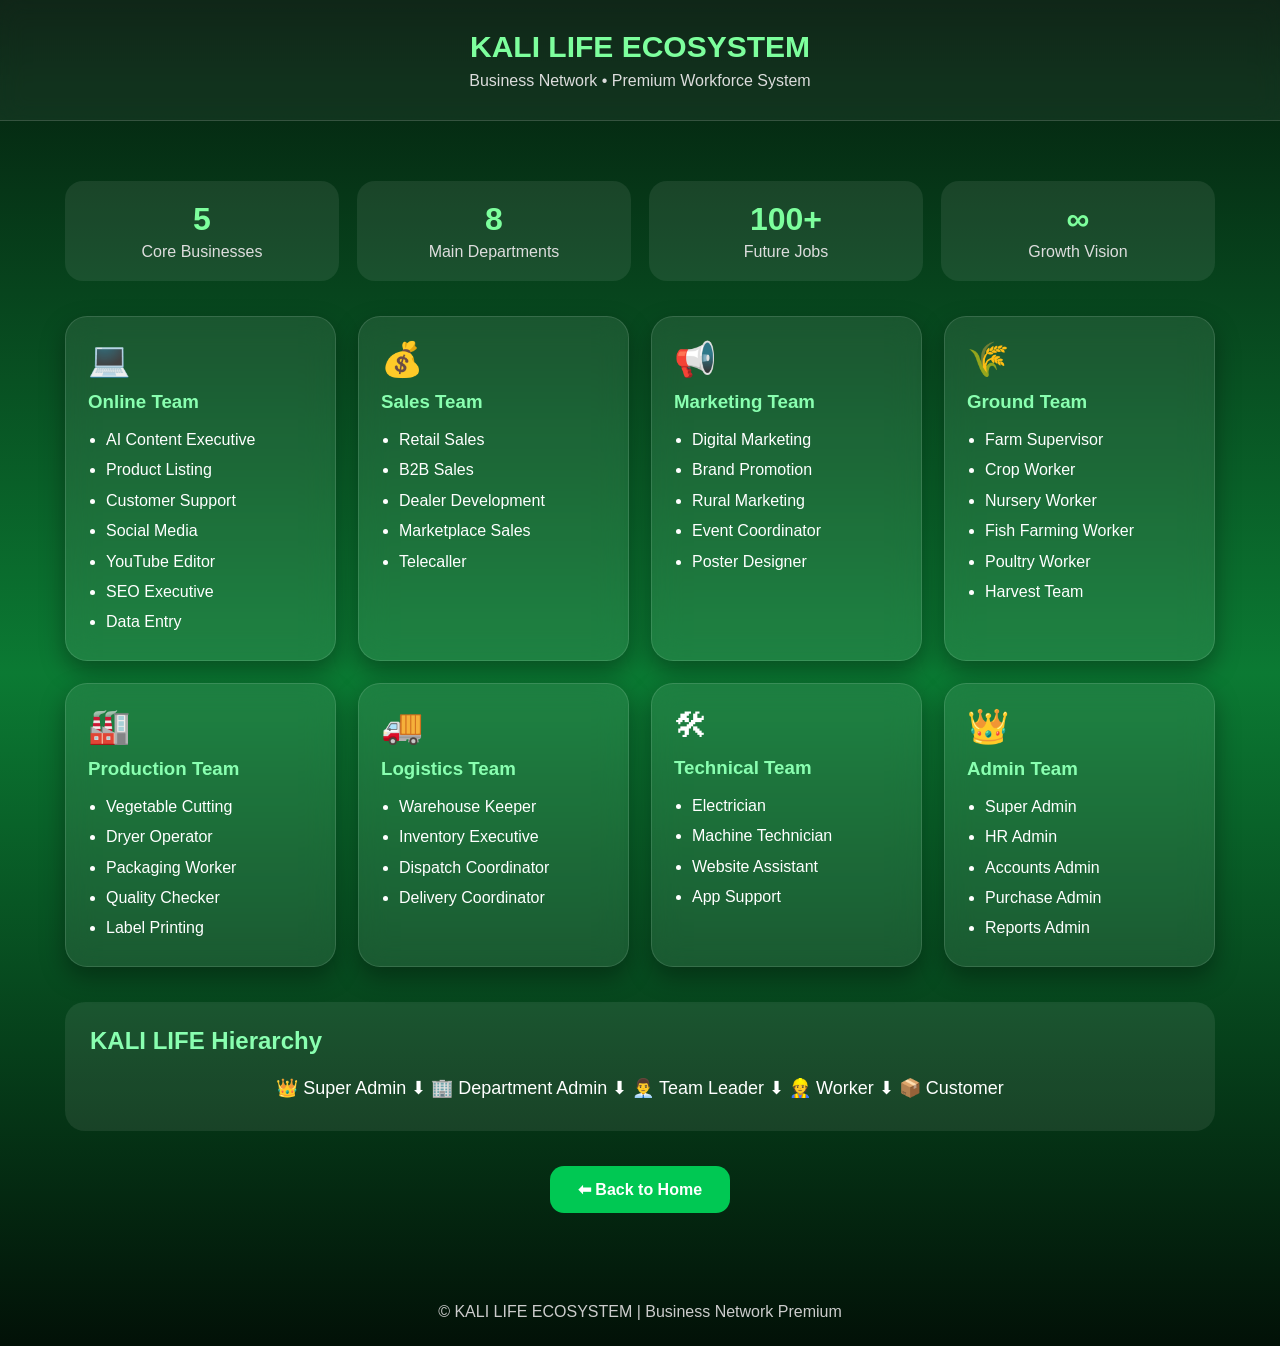
==== business-network.html @ 549036fd "Add KALI LIFE Business Network Premium page with workforce system, department hierarchy, and respons" ====
<!DOCTYPE html>
<html lang="bn">
<head>
<meta charset="UTF-8">
<meta name="viewport" content="width=device-width, initial-scale=1.0">

<title>KALI LIFE ECOSYSTEM | Business Network</title>

<style>
*{
margin:0;
padding:0;
box-sizing:border-box;
}

body{
font-family:Arial,sans-serif;
background:linear-gradient(180deg,#041b0c,#0b7a33,#021107);
color:white;
}

header{
padding:30px 20px;
text-align:center;
background:rgba(255,255,255,.05);
backdrop-filter:blur(12px);
border-bottom:1px solid rgba(255,255,255,.15);
}

header h1{
font-size:30px;
color:#7dff9d;
}

header p{
margin-top:8px;
color:#ddd;
}

.container{
max-width:1200px;
margin:auto;
padding:25px;
}

.grid{
display:grid;
grid-template-columns:repeat(auto-fit,minmax(260px,1fr));
gap:22px;
}

.card{
background:rgba(255,255,255,.08);
border:1px solid rgba(255,255,255,.12);
border-radius:22px;
padding:22px;
backdrop-filter:blur(14px);
transition:.3s;
box-shadow:0 10px 25px rgba(0,0,0,.35);
}

.card:hover{
transform:translateY(-6px);
box-shadow:0 18px 35px rgba(0,255,120,.25);
}

.icon{
font-size:34px;
margin-bottom:12px;
}

.card h3{
color:#89ffb0;
margin-bottom:12px;
}

.card ul{
padding-left:18px;
line-height:1.9;
}

.stats{
display:grid;
grid-template-columns:repeat(auto-fit,minmax(150px,1fr));
gap:18px;
margin:35px 0;
}

.stat{
background:rgba(255,255,255,.08);
padding:20px;
border-radius:18px;
text-align:center;
}

.stat h2{
font-size:32px;
color:#7dff9d;
}

.stat p{
color:#ddd;
margin-top:5px;
}

.structure{
margin-top:35px;
background:rgba(255,255,255,.08);
padding:25px;
border-radius:20px;
}

.structure h2{
color:#89ffb0;
margin-bottom:15px;
}

.flow{
line-height:2;
font-size:18px;
text-align:center;
}

.btn{
display:inline-block;
margin-top:35px;
padding:14px 28px;
background:#00c853;
color:white;
text-decoration:none;
border-radius:14px;
font-weight:bold;
}

footer{
margin-top:40px;
padding:25px;
text-align:center;
color:#ccc;
}
</style>

</head>

<body>

<header>

<h1>KALI LIFE ECOSYSTEM</h1>

<p>Business Network • Premium Workforce System</p>

</header>

<div class="container">

<div class="stats">

<div class="stat">
<h2>5</h2>
<p>Core Businesses</p>
</div>

<div class="stat">
<h2>8</h2>
<p>Main Departments</p>
</div>

<div class="stat">
<h2>100+</h2>
<p>Future Jobs</p>
</div>

<div class="stat">
<h2>∞</h2>
<p>Growth Vision</p>
</div>

</div>

<div class="grid">

<div class="card">
<div class="icon">💻</div>
<h3>Online Team</h3>
<ul>
<li>AI Content Executive</li>
<li>Product Listing</li>
<li>Customer Support</li>
<li>Social Media</li>
<li>YouTube Editor</li>
<li>SEO Executive</li>
<li>Data Entry</li>
</ul>
</div>

<div class="card">
<div class="icon">💰</div>
<h3>Sales Team</h3>
<ul>
<li>Retail Sales</li>
<li>B2B Sales</li>
<li>Dealer Development</li>
<li>Marketplace Sales</li>
<li>Telecaller</li>
</ul>
</div>

<div class="card">
<div class="icon">📢</div>
<h3>Marketing Team</h3>
<ul>
<li>Digital Marketing</li>
<li>Brand Promotion</li>
<li>Rural Marketing</li>
<li>Event Coordinator</li>
<li>Poster Designer</li>
</ul>
</div>

<div class="card">
<div class="icon">🌾</div>
<h3>Ground Team</h3>
<ul>
<li>Farm Supervisor</li>
<li>Crop Worker</li>
<li>Nursery Worker</li>
<li>Fish Farming Worker</li>
<li>Poultry Worker</li>
<li>Harvest Team</li>
</ul>
</div>

<div class="card">
<div class="icon">🏭</div>
<h3>Production Team</h3>
<ul>
<li>Vegetable Cutting</li>
<li>Dryer Operator</li>
<li>Packaging Worker</li>
<li>Quality Checker</li>
<li>Label Printing</li>
</ul>
</div>

<div class="card">
<div class="icon">🚚</div>
<h3>Logistics Team</h3>
<ul>
<li>Warehouse Keeper</li>
<li>Inventory Executive</li>
<li>Dispatch Coordinator</li>
<li>Delivery Coordinator</li>
</ul>
</div>

<div class="card">
<div class="icon">🛠</div>
<h3>Technical Team</h3>
<ul>
<li>Electrician</li>
<li>Machine Technician</li>
<li>Website Assistant</li>
<li>App Support</li>
</ul>
</div>

<div class="card">
<div class="icon">👑</div>
<h3>Admin Team</h3>
<ul>
<li>Super Admin</li>
<li>HR Admin</li>
<li>Accounts Admin</li>
<li>Purchase Admin</li>
<li>Reports Admin</li>
</ul>
</div>

</div>

<div class="structure">

<h2>KALI LIFE Hierarchy</h2>

<div class="flow">

👑 Super Admin

⬇

🏢 Department Admin

⬇

👨‍💼 Team Leader

⬇

👷 Worker

⬇

📦 Customer

</div>

</div>

<center>

<a href="index.html" class="btn">⬅ Back to Home</a>

</center>

</div>

<footer>

© KALI LIFE ECOSYSTEM | Business Network Premium

</footer>

</body>
</html>
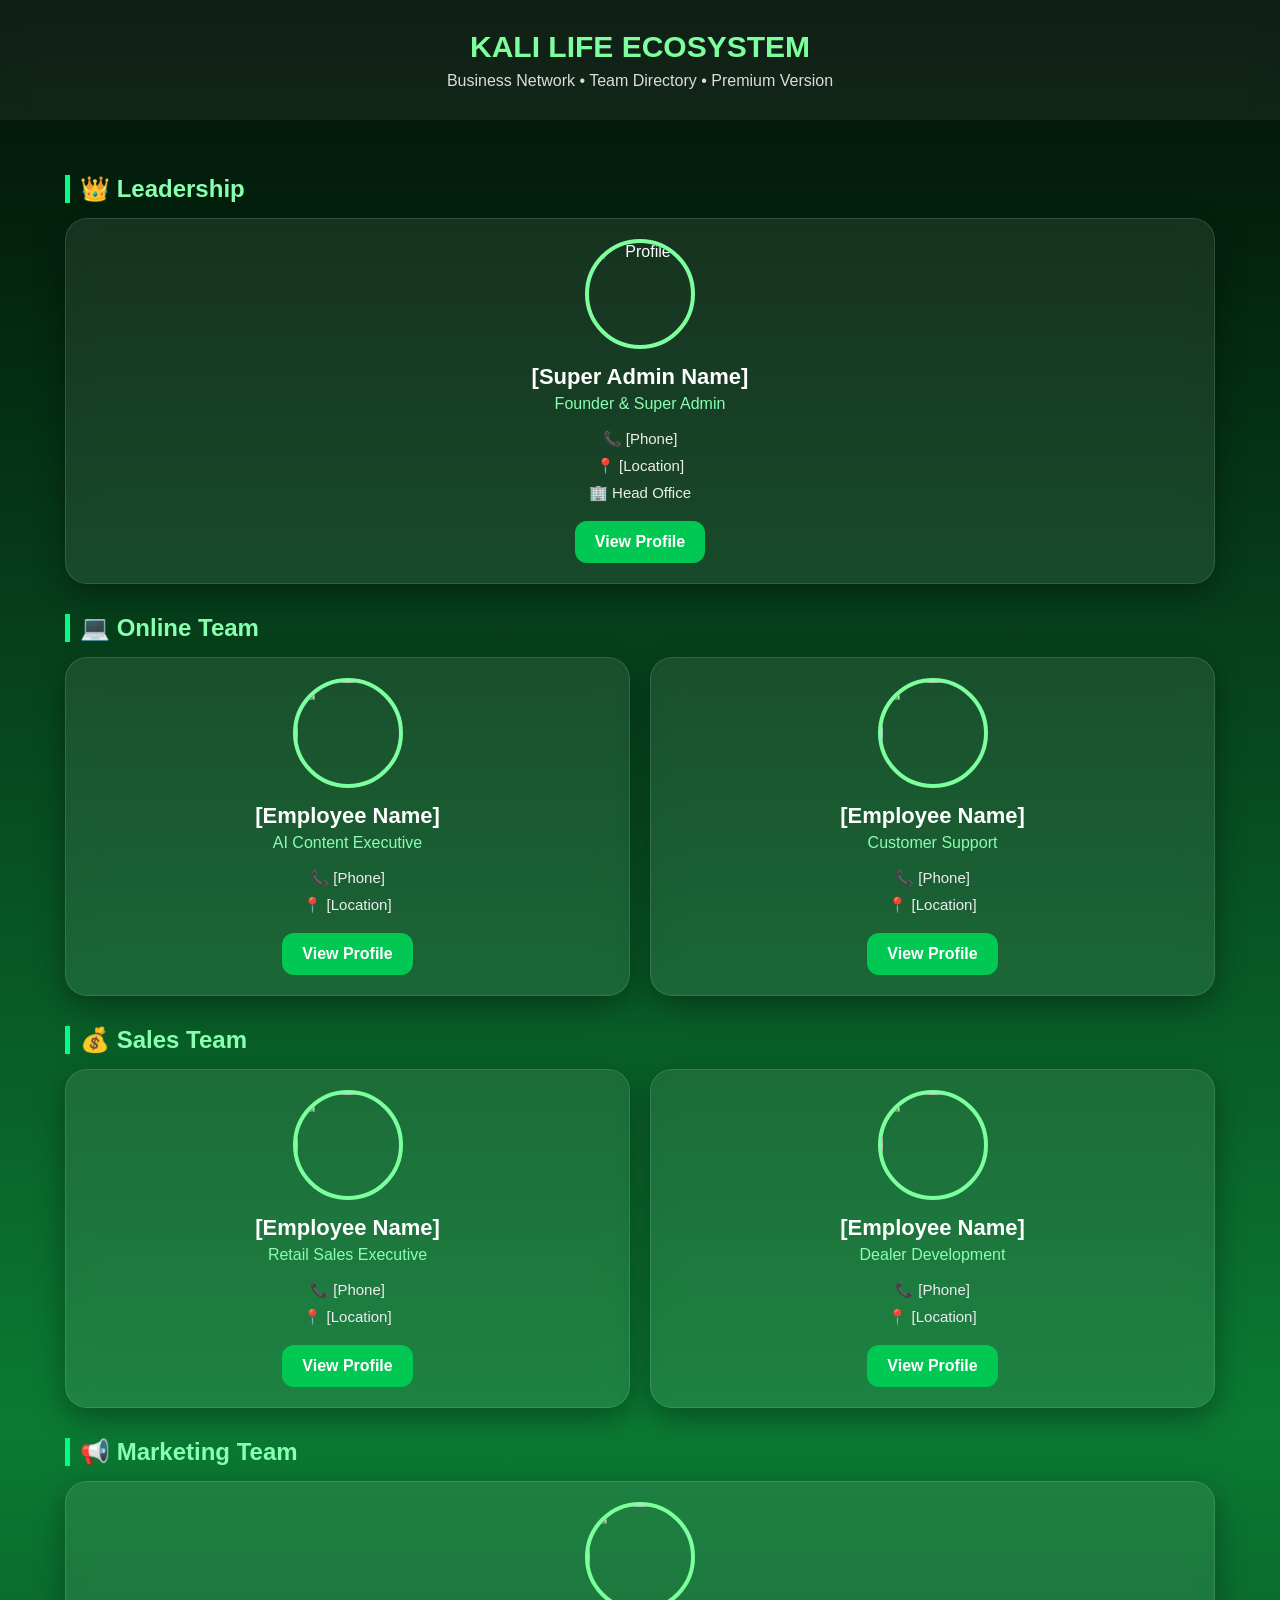
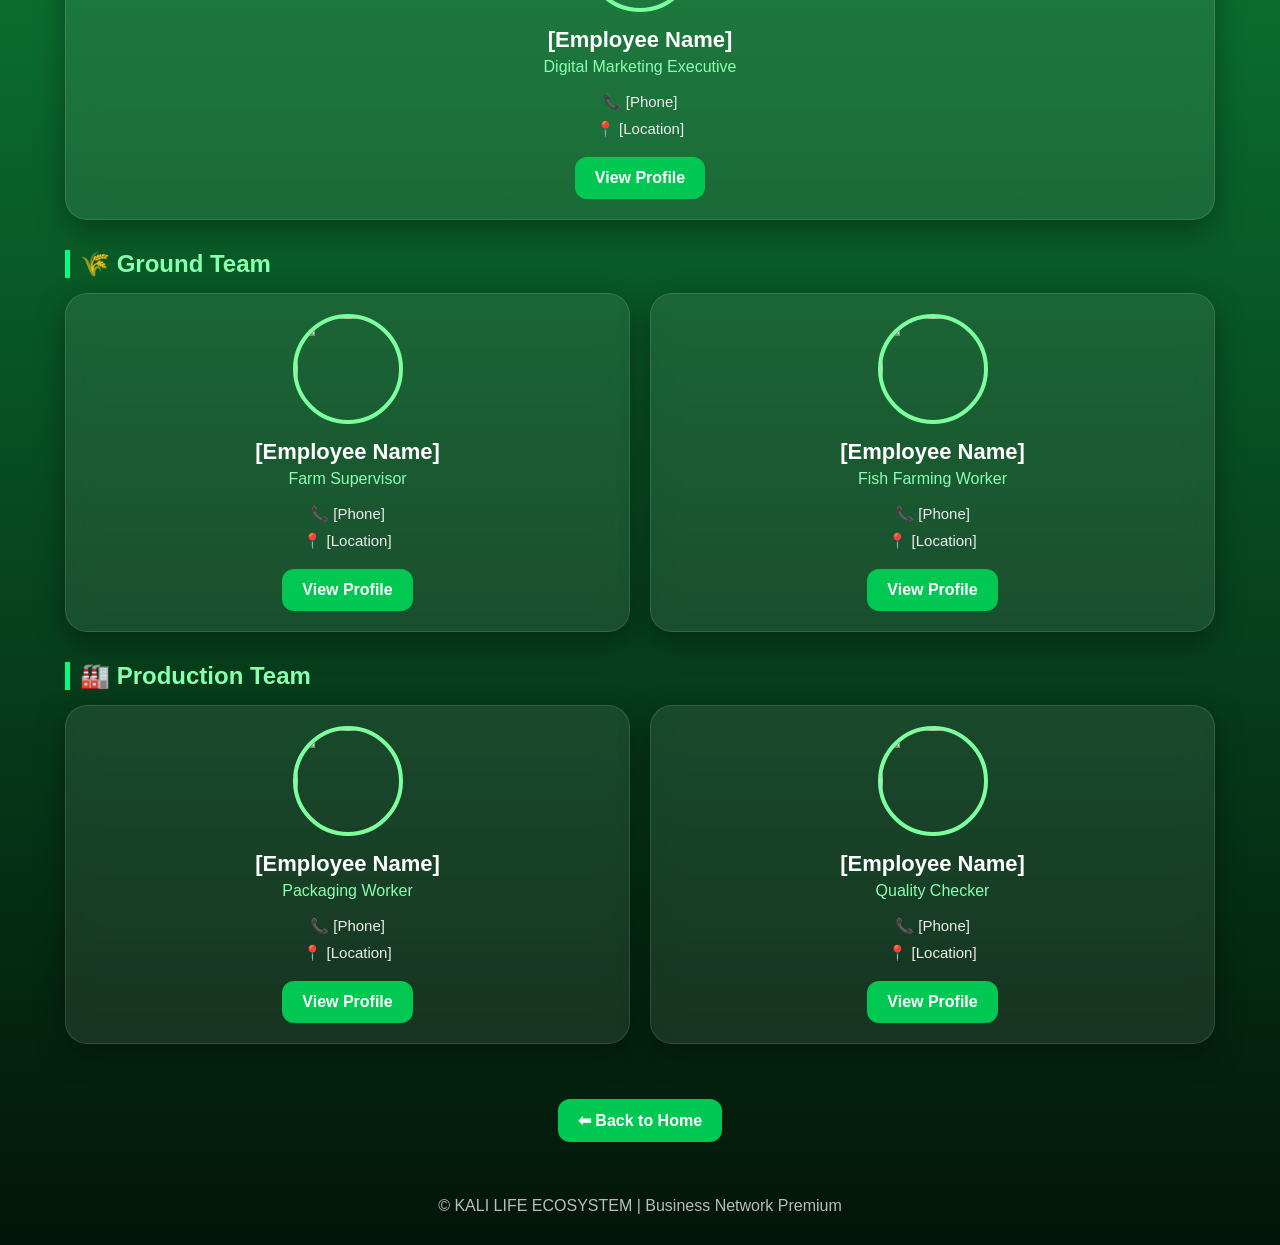
==== commit 14058b4b: "Redesign Business Network page with premium employee profiles, team hierarchy, and KALI LIFE ecosyst" ====
--- a/business-network.html
+++ b/business-network.html
@@ -3,322 +3,265 @@
 <head>
 <meta charset="UTF-8">
 <meta name="viewport" content="width=device-width, initial-scale=1.0">
-
 <title>KALI LIFE ECOSYSTEM | Business Network</title>
 
 <style>
-*{
-margin:0;
-padding:0;
-box-sizing:border-box;
-}
-
+*{margin:0;padding:0;box-sizing:border-box;}
 body{
 font-family:Arial,sans-serif;
-background:linear-gradient(180deg,#041b0c,#0b7a33,#021107);
-color:white;
-}
-
+background:linear-gradient(180deg,#021107,#0b7a33,#03150a);
+color:#fff;
+}
 header{
 padding:30px 20px;
 text-align:center;
-background:rgba(255,255,255,.05);
+background:rgba(255,255,255,.06);
 backdrop-filter:blur(12px);
-border-bottom:1px solid rgba(255,255,255,.15);
-}
-
+}
 header h1{
 font-size:30px;
 color:#7dff9d;
 }
-
 header p{
+color:#ddd;
 margin-top:8px;
-color:#ddd;
-}
-
+}
 .container{
 max-width:1200px;
 margin:auto;
 padding:25px;
 }
-
+.section-title{
+font-size:24px;
+color:#89ffb0;
+margin:30px 0 15px;
+border-left:5px solid #00ff88;
+padding-left:10px;
+}
 .grid{
 display:grid;
-grid-template-columns:repeat(auto-fit,minmax(260px,1fr));
-gap:22px;
-}
-
+grid-template-columns:repeat(auto-fit,minmax(280px,1fr));
+gap:20px;
+}
 .card{
 background:rgba(255,255,255,.08);
+border-radius:22px;
+padding:20px;
 border:1px solid rgba(255,255,255,.12);
-border-radius:22px;
-padding:22px;
-backdrop-filter:blur(14px);
+backdrop-filter:blur(15px);
+text-align:center;
+box-shadow:0 10px 30px rgba(0,0,0,.35);
 transition:.3s;
-box-shadow:0 10px 25px rgba(0,0,0,.35);
-}
-
+}
 .card:hover{
-transform:translateY(-6px);
-box-shadow:0 18px 35px rgba(0,255,120,.25);
-}
-
-.icon{
-font-size:34px;
-margin-bottom:12px;
-}
-
-.card h3{
+transform:translateY(-8px);
+box-shadow:0 18px 40px rgba(0,255,120,.25);
+}
+.photo{
+width:110px;
+height:110px;
+border-radius:50%;
+object-fit:cover;
+border:4px solid #7dff9d;
+margin:auto;
+display:block;
+}
+.name{
+font-size:22px;
+font-weight:bold;
+margin-top:15px;
+}
+.role{
 color:#89ffb0;
-margin-bottom:12px;
-}
-
-.card ul{
-padding-left:18px;
-line-height:1.9;
-}
-
-.stats{
-display:grid;
-grid-template-columns:repeat(auto-fit,minmax(150px,1fr));
-gap:18px;
-margin:35px 0;
-}
-
-.stat{
-background:rgba(255,255,255,.08);
-padding:20px;
-border-radius:18px;
-text-align:center;
-}
-
-.stat h2{
-font-size:32px;
-color:#7dff9d;
-}
-
-.stat p{
-color:#ddd;
 margin-top:5px;
 }
-
-.structure{
-margin-top:35px;
-background:rgba(255,255,255,.08);
-padding:25px;
-border-radius:20px;
-}
-
-.structure h2{
-color:#89ffb0;
-margin-bottom:15px;
-}
-
-.flow{
-line-height:2;
-font-size:18px;
-text-align:center;
-}
-
+.info{
+margin-top:12px;
+line-height:1.8;
+color:#eee;
+font-size:15px;
+}
 .btn{
 display:inline-block;
-margin-top:35px;
-padding:14px 28px;
+margin-top:15px;
+padding:12px 20px;
 background:#00c853;
-color:white;
+color:#fff;
 text-decoration:none;
-border-radius:14px;
+border-radius:12px;
 font-weight:bold;
 }
-
 footer{
-margin-top:40px;
-padding:25px;
+padding:30px;
 text-align:center;
-color:#ccc;
+color:#bbb;
 }
 </style>
-
 </head>
-
 <body>
 
 <header>
-
 <h1>KALI LIFE ECOSYSTEM</h1>
-
-<p>Business Network • Premium Workforce System</p>
-
+<p>Business Network • Team Directory • Premium Version</p>
 </header>
 
 <div class="container">
 
-<div class="stats">
-
-<div class="stat">
-<h2>5</h2>
-<p>Core Businesses</p>
-</div>
-
-<div class="stat">
-<h2>8</h2>
-<p>Main Departments</p>
-</div>
-
-<div class="stat">
-<h2>100+</h2>
-<p>Future Jobs</p>
-</div>
-
-<div class="stat">
-<h2>∞</h2>
-<p>Growth Vision</p>
-</div>
-
-</div>
-
-<div class="grid">
-
-<div class="card">
-<div class="icon">💻</div>
-<h3>Online Team</h3>
-<ul>
-<li>AI Content Executive</li>
-<li>Product Listing</li>
-<li>Customer Support</li>
-<li>Social Media</li>
-<li>YouTube Editor</li>
-<li>SEO Executive</li>
-<li>Data Entry</li>
-</ul>
-</div>
-
-<div class="card">
-<div class="icon">💰</div>
-<h3>Sales Team</h3>
-<ul>
-<li>Retail Sales</li>
-<li>B2B Sales</li>
-<li>Dealer Development</li>
-<li>Marketplace Sales</li>
-<li>Telecaller</li>
-</ul>
-</div>
-
-<div class="card">
-<div class="icon">📢</div>
-<h3>Marketing Team</h3>
-<ul>
-<li>Digital Marketing</li>
-<li>Brand Promotion</li>
-<li>Rural Marketing</li>
-<li>Event Coordinator</li>
-<li>Poster Designer</li>
-</ul>
-</div>
-
-<div class="card">
-<div class="icon">🌾</div>
-<h3>Ground Team</h3>
-<ul>
-<li>Farm Supervisor</li>
-<li>Crop Worker</li>
-<li>Nursery Worker</li>
-<li>Fish Farming Worker</li>
-<li>Poultry Worker</li>
-<li>Harvest Team</li>
-</ul>
-</div>
-
-<div class="card">
-<div class="icon">🏭</div>
-<h3>Production Team</h3>
-<ul>
-<li>Vegetable Cutting</li>
-<li>Dryer Operator</li>
-<li>Packaging Worker</li>
-<li>Quality Checker</li>
-<li>Label Printing</li>
-</ul>
-</div>
-
-<div class="card">
-<div class="icon">🚚</div>
-<h3>Logistics Team</h3>
-<ul>
-<li>Warehouse Keeper</li>
-<li>Inventory Executive</li>
-<li>Dispatch Coordinator</li>
-<li>Delivery Coordinator</li>
-</ul>
-</div>
-
-<div class="card">
-<div class="icon">🛠</div>
-<h3>Technical Team</h3>
-<ul>
-<li>Electrician</li>
-<li>Machine Technician</li>
-<li>Website Assistant</li>
-<li>App Support</li>
-</ul>
-</div>
-
-<div class="card">
-<div class="icon">👑</div>
-<h3>Admin Team</h3>
-<ul>
-<li>Super Admin</li>
-<li>HR Admin</li>
-<li>Accounts Admin</li>
-<li>Purchase Admin</li>
-<li>Reports Admin</li>
-</ul>
-</div>
-
-</div>
-
-<div class="structure">
-
-<h2>KALI LIFE Hierarchy</h2>
-
-<div class="flow">
-
-👑 Super Admin
-
-⬇
-
-🏢 Department Admin
-
-⬇
-
-👨‍💼 Team Leader
-
-⬇
-
-👷 Worker
-
-⬇
-
-📦 Customer
-
-</div>
-
-</div>
-
-<center>
-
-<a href="index.html" class="btn">⬅ Back to Home</a>
-
+<h2 class="section-title">👑 Leadership</h2>
+
+<div class="grid">
+
+<div class="card">
+<img class="photo" src="https://via.placeholder.com/300x300.png?text=PHOTO" alt="Profile">
+<div class="name">[Super Admin Name]</div>
+<div class="role">Founder & Super Admin</div>
+<div class="info">
+📞 [Phone]<br>
+📍 [Location]<br>
+🏢 Head Office
+</div>
+<a class="btn" href="#">View Profile</a>
+</div>
+
+</div>
+
+<h2 class="section-title">💻 Online Team</h2>
+
+<div class="grid">
+
+<div class="card">
+<img class="photo" src="https://via.placeholder.com/300x300.png?text=PHOTO">
+<div class="name">[Employee Name]</div>
+<div class="role">AI Content Executive</div>
+<div class="info">
+📞 [Phone]<br>
+📍 [Location]
+</div>
+<a class="btn" href="#">View Profile</a>
+</div>
+
+<div class="card">
+<img class="photo" src="https://via.placeholder.com/300x300.png?text=PHOTO">
+<div class="name">[Employee Name]</div>
+<div class="role">Customer Support</div>
+<div class="info">
+📞 [Phone]<br>
+📍 [Location]
+</div>
+<a class="btn" href="#">View Profile</a>
+</div>
+
+</div>
+
+<h2 class="section-title">💰 Sales Team</h2>
+
+<div class="grid">
+
+<div class="card">
+<img class="photo" src="https://via.placeholder.com/300x300.png?text=PHOTO">
+<div class="name">[Employee Name]</div>
+<div class="role">Retail Sales Executive</div>
+<div class="info">
+📞 [Phone]<br>
+📍 [Location]
+</div>
+<a class="btn" href="#">View Profile</a>
+</div>
+
+<div class="card">
+<img class="photo" src="https://via.placeholder.com/300x300.png?text=PHOTO">
+<div class="name">[Employee Name]</div>
+<div class="role">Dealer Development</div>
+<div class="info">
+📞 [Phone]<br>
+📍 [Location]
+</div>
+<a class="btn" href="#">View Profile</a>
+</div>
+
+</div>
+
+<h2 class="section-title">📢 Marketing Team</h2>
+
+<div class="grid">
+
+<div class="card">
+<img class="photo" src="https://via.placeholder.com/300x300.png?text=PHOTO">
+<div class="name">[Employee Name]</div>
+<div class="role">Digital Marketing Executive</div>
+<div class="info">
+📞 [Phone]<br>
+📍 [Location]
+</div>
+<a class="btn" href="#">View Profile</a>
+</div>
+
+</div>
+
+<h2 class="section-title">🌾 Ground Team</h2>
+
+<div class="grid">
+
+<div class="card">
+<img class="photo" src="https://via.placeholder.com/300x300.png?text=PHOTO">
+<div class="name">[Employee Name]</div>
+<div class="role">Farm Supervisor</div>
+<div class="info">
+📞 [Phone]<br>
+📍 [Location]
+</div>
+<a class="btn" href="#">View Profile</a>
+</div>
+
+<div class="card">
+<img class="photo" src="https://via.placeholder.com/300x300.png?text=PHOTO">
+<div class="name">[Employee Name]</div>
+<div class="role">Fish Farming Worker</div>
+<div class="info">
+📞 [Phone]<br>
+📍 [Location]
+</div>
+<a class="btn" href="#">View Profile</a>
+</div>
+
+</div>
+
+<h2 class="section-title">🏭 Production Team</h2>
+
+<div class="grid">
+
+<div class="card">
+<img class="photo" src="https://via.placeholder.com/300x300.png?text=PHOTO">
+<div class="name">[Employee Name]</div>
+<div class="role">Packaging Worker</div>
+<div class="info">
+📞 [Phone]<br>
+📍 [Location]
+</div>
+<a class="btn" href="#">View Profile</a>
+</div>
+
+<div class="card">
+<img class="photo" src="https://via.placeholder.com/300x300.png?text=PHOTO">
+<div class="name">[Employee Name]</div>
+<div class="role">Quality Checker</div>
+<div class="info">
+📞 [Phone]<br>
+📍 [Location]
+</div>
+<a class="btn" href="#">View Profile</a>
+</div>
+
+</div>
+
+<center style="margin-top:40px;">
+<a class="btn" href="index.html">⬅ Back to Home</a>
 </center>
 
 </div>
 
 <footer>
-
 © KALI LIFE ECOSYSTEM | Business Network Premium
-
 </footer>
 
 </body>
